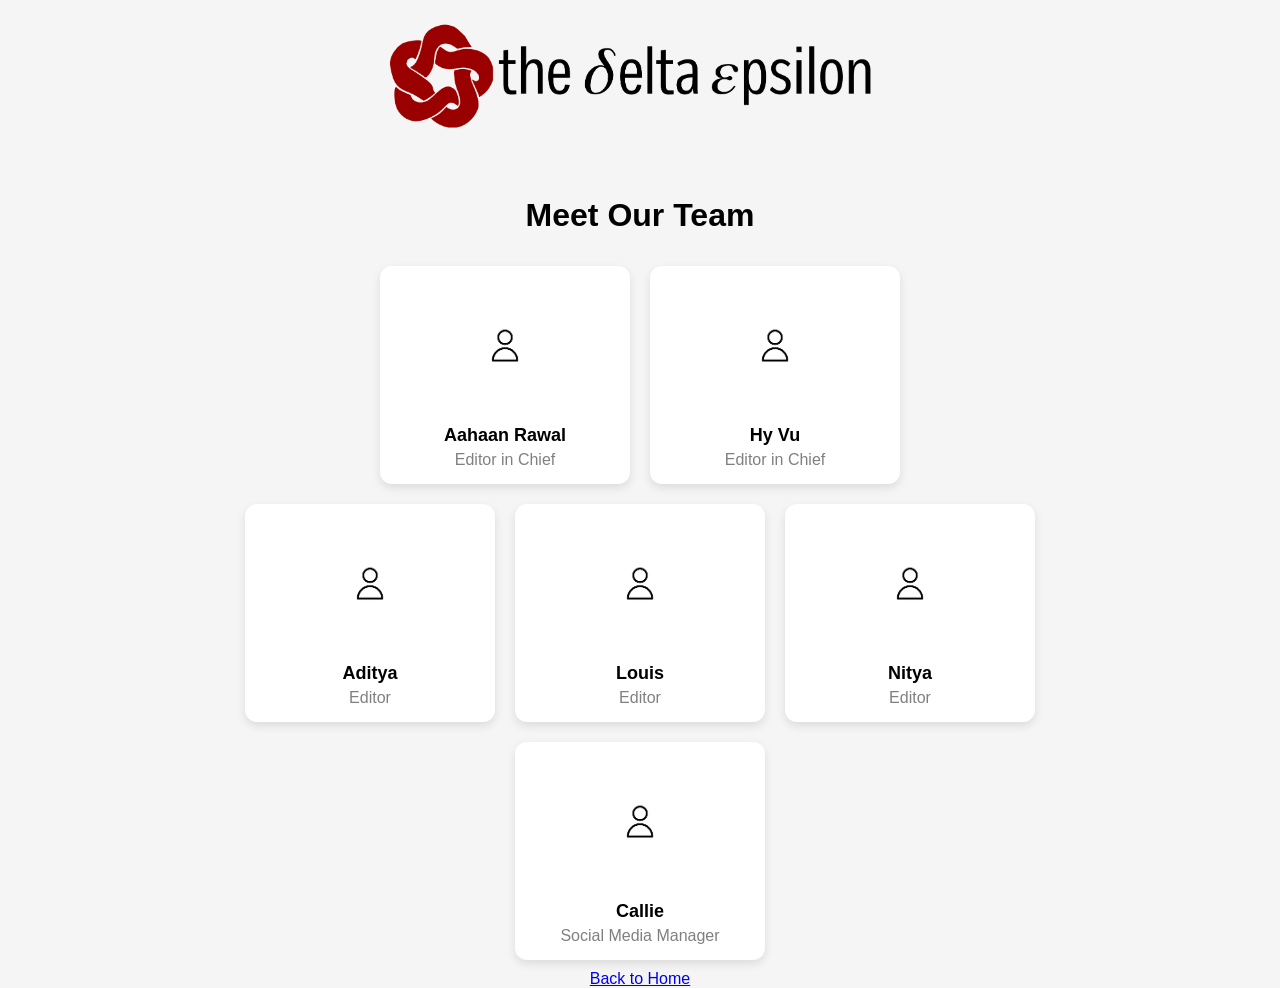
==== team.html @ b5459c5b "added team page" ====
<!DOCTYPE html>
<html lang="en">
<head>
    <link rel="stylesheet" href="./css/team.css">
    <title>Our 2025-2026 Team</title>
</head>
<body>
    <a href="index.html"><img src="./photos/logo1.png" alt="The Delta Epsilon"></a>
    <h1>Meet Our Team</h1>

    <div class="team-container">
        
        <div class="card">
            <img src="./photos/user.png" alt="Aahaan">
            <div class="name">Aahaan Rawal</div>
            <div class="role">Editor in Chief</div>
        </div>

        <div class="card">
            <img src="./photos/user.png" alt="Hy">
            <div class="name">Hy Vu</div>
            <div class="role">Editor in Chief</div>
        </div>

    </div>

    <div class="team-container">

        <div class="card">
            <img src="./photos/user.png" alt="Aditya">
            <div class="name">Aditya</div>
            <div class="role">Editor</div>
        </div>
        
        <div class="card">
            <img src="./photos/user.png" alt="Louis">
            <div class="name">Louis</div>
            <div class="role">Editor</div>
        </div>

        <div class="card">
            <img src="./photos/user.png" alt="Nitya">
            <div class="name">Nitya</div>
            <div class="role">Editor</div>
        </div>

    </div>

        <div class="team-container">

        <div class="card">
            <img src="./photos/user.png" alt="Callie">
            <div class="name">Callie</div>
            <div class="role">Social Media Manager</div>
        </div>

    </div>

<a href="index.html">Back to Home</a>
</body>
</html>
---- css/team.css ----
body {
    font-family: Arial, sans-serif;
    margin: 0;
    background-color: #f5f5f5;
    text-align: center;
}

img{
    padding: 20px;
    width: 500px;
}

h1 {
    margin-top: 40px;
}

.team-container {
    display: grid;
    grid-template-columns: repeat(auto-fit, minmax(220px, 250px));
    gap: 20px;
    justify-content: center;
}

.card {
    background: white;
    padding: 10px;
    width: 100%;
    border-radius: 12px;
    box-shadow: 0 4px 10px rgba(0,0,0,0.1);
    box-sizing: border-box;
    margin-top: 10px;
    margin-bottom: 10px;
}

.card img {
    width: 100px;
    height: 100px;
    border-radius: 50%;
    object-fit: cover;
}

.name {
    font-size: 18px;
    font-weight: bold;
    margin-top: 5px;
}

.role {
    color: gray;
    margin: 5px 0;
}

.card p {
    font-size: 14px;
}
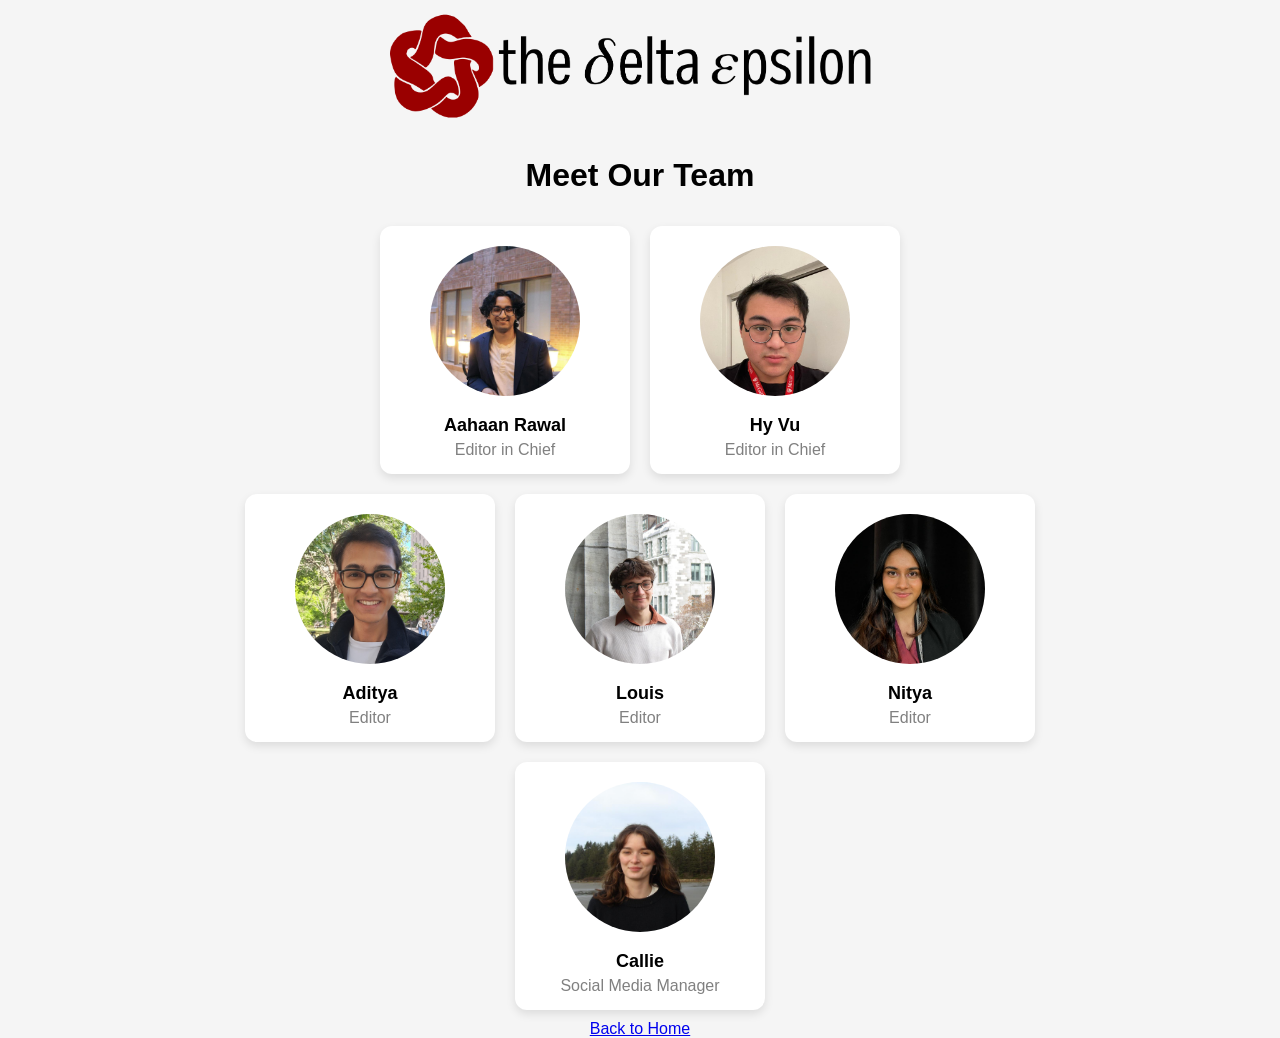
==== commit 9de16127: "updated team page with all images" ====
--- a/team.html
+++ b/team.html
@@ -2,6 +2,7 @@
 <html lang="en">
 <head>
     <link rel="stylesheet" href="./css/team.css">
+    <link rel="icon" type="image/x-icon" href="photos/favicon.png">
     <title>Our 2025-2026 Team</title>
 </head>
 <body>
@@ -11,13 +12,13 @@
     <div class="team-container">
         
         <div class="card">
-            <img src="./photos/user.png" alt="Aahaan">
+            <img src="./photos/team/25-26/aahaan.jpeg" alt="Aahaan">
             <div class="name">Aahaan Rawal</div>
             <div class="role">Editor in Chief</div>
         </div>
 
         <div class="card">
-            <img src="./photos/user.png" alt="Hy">
+            <img src="./photos/team/25-26/hy.jpeg" alt="Hy">
             <div class="name">Hy Vu</div>
             <div class="role">Editor in Chief</div>
         </div>
@@ -27,19 +28,19 @@
     <div class="team-container">
 
         <div class="card">
-            <img src="./photos/user.png" alt="Aditya">
+            <img src="./photos/team/25-26/aditya.jpeg" alt="Aditya">
             <div class="name">Aditya</div>
             <div class="role">Editor</div>
         </div>
         
         <div class="card">
-            <img src="./photos/user.png" alt="Louis">
+            <img src="./photos/team/25-26/louis.jpeg" alt="Louis">
             <div class="name">Louis</div>
             <div class="role">Editor</div>
         </div>
 
         <div class="card">
-            <img src="./photos/user.png" alt="Nitya">
+            <img src="./photos/team/25-26/nitya.jpeg" alt="Nitya">
             <div class="name">Nitya</div>
             <div class="role">Editor</div>
         </div>
@@ -49,7 +50,7 @@
         <div class="team-container">
 
         <div class="card">
-            <img src="./photos/user.png" alt="Callie">
+            <img src="./photos/team/25-26/callie.jpeg" alt="Callie">
             <div class="name">Callie</div>
             <div class="role">Social Media Manager</div>
         </div>
@@ -58,4 +59,4 @@
 
 <a href="index.html">Back to Home</a>
 </body>
-</html>+</html>
--- a/css/team.css
+++ b/css/team.css
@@ -6,12 +6,12 @@
 }
 
 img{
-    padding: 20px;
+    padding: 10px;
     width: 500px;
 }
 
 h1 {
-    margin-top: 40px;
+    margin-top: 20px;
 }
 
 .team-container {
@@ -33,8 +33,8 @@
 }
 
 .card img {
-    width: 100px;
-    height: 100px;
+    width: 150px;
+    height: 150px;
     border-radius: 50%;
     object-fit: cover;
 }
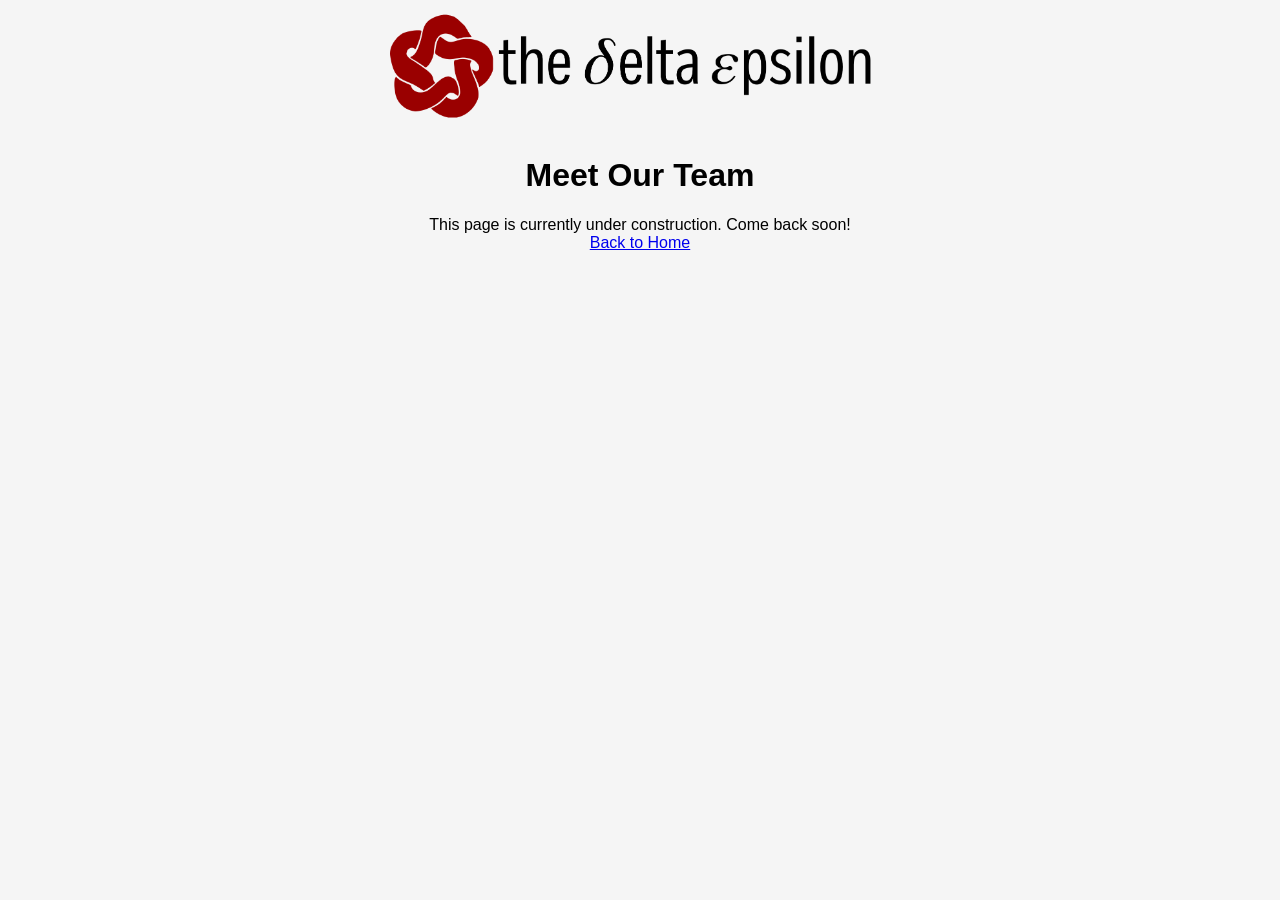
==== commit 81df753d: "added submission link, cleared last year's editors page" ====
--- a/team.html
+++ b/team.html
@@ -3,58 +3,20 @@
 <head>
     <link rel="stylesheet" href="./css/team.css">
     <link rel="icon" type="image/x-icon" href="photos/favicon.png">
-    <title>Our 2025-2026 Team</title>
+    <title>Our 2026-2027 Team</title>
 </head>
 <body>
     <a href="index.html"><img src="./photos/logo1.png" alt="The Delta Epsilon"></a>
     <h1>Meet Our Team</h1>
 
+    This page is currently under construction. Come back soon!
+    
     <div class="team-container">
-        
-        <div class="card">
-            <img src="./photos/team/25-26/aahaan.jpeg" alt="Aahaan">
-            <div class="name">Aahaan Rawal</div>
-            <div class="role">Editor in Chief</div>
-        </div>
-
-        <div class="card">
-            <img src="./photos/team/25-26/hy.jpeg" alt="Hy">
-            <div class="name">Hy Vu</div>
-            <div class="role">Editor in Chief</div>
-        </div>
-
-    </div>
-
-    <div class="team-container">
-
-        <div class="card">
-            <img src="./photos/team/25-26/aditya.jpeg" alt="Aditya">
-            <div class="name">Aditya</div>
-            <div class="role">Editor</div>
-        </div>
-        
-        <div class="card">
-            <img src="./photos/team/25-26/louis.jpeg" alt="Louis">
-            <div class="name">Louis</div>
-            <div class="role">Editor</div>
-        </div>
-
-        <div class="card">
-            <img src="./photos/team/25-26/nitya.jpeg" alt="Nitya">
-            <div class="name">Nitya</div>
-            <div class="role">Editor</div>
-        </div>
-
-    </div>
-
-        <div class="team-container">
-
-        <div class="card">
-            <img src="./photos/team/25-26/callie.jpeg" alt="Callie">
-            <div class="name">Callie</div>
-            <div class="role">Social Media Manager</div>
-        </div>
-
+        <!-- <div class="card">
+            <img src="./photo" alt="Name">
+            <div class="name">Name</div>
+            <div class="role">Role</div>
+        </div> -->
     </div>
 
 <a href="index.html">Back to Home</a>
